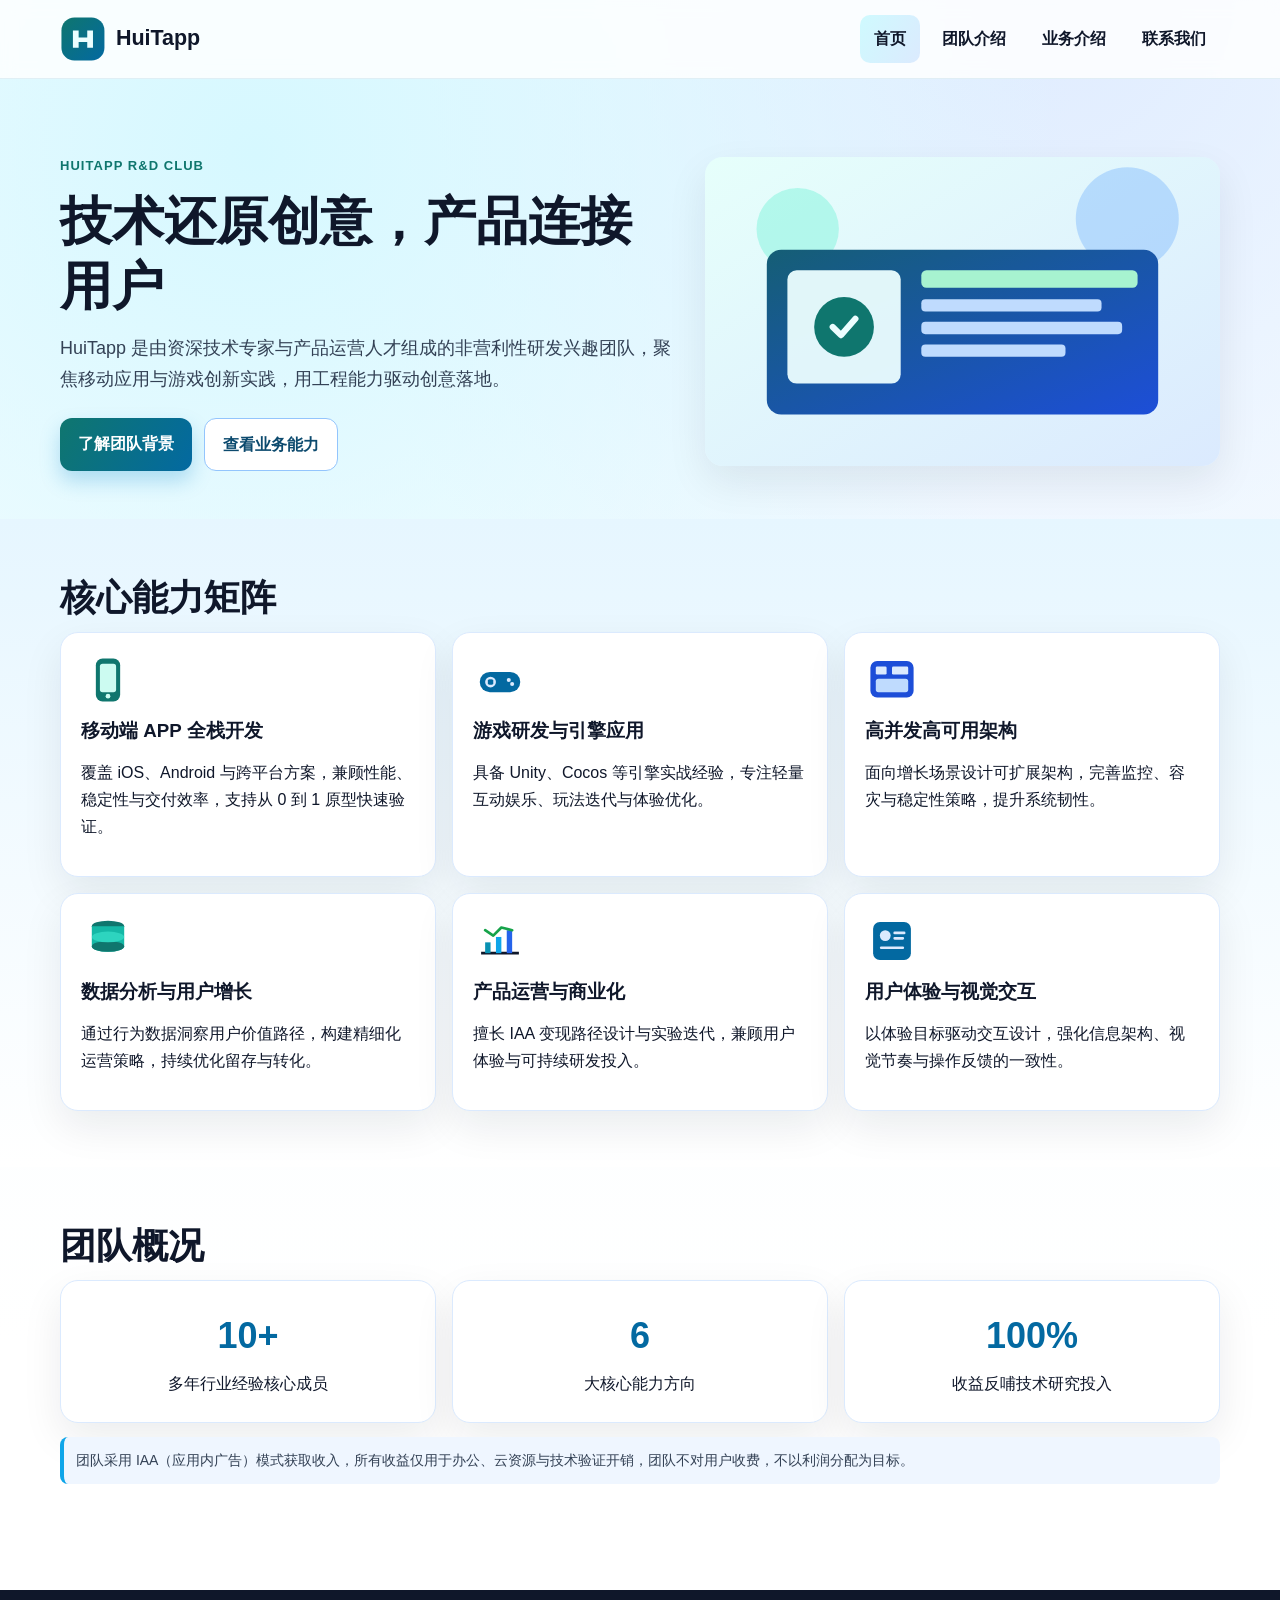
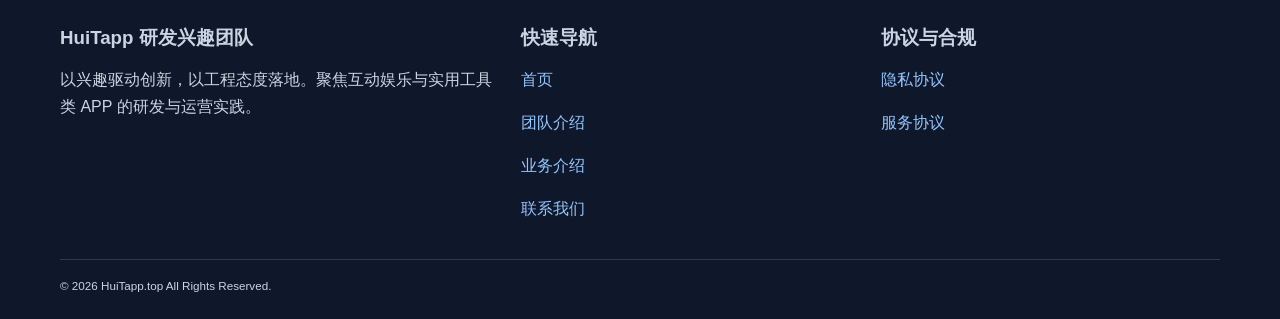
==== index.html @ 113875c3 "index.html" ====
<!DOCTYPE html>
<html lang="zh-CN">
<head>
  <meta charset="UTF-8" />
  <meta name="viewport" content="width=device-width, initial-scale=1.0" />
  <title>HuiTapp 研发兴趣团队 | 移动应用与游戏创新研发</title>
  <meta name="description" content="HuiTapp 研发兴趣团队由资深技术与产品运营人才组成，专注移动应用、游戏研发、架构设计与用户增长实践，探索高潜力数字产品创新边界。" />
  <meta name="keywords" content="HuiTapp,移动应用开发,游戏研发,Unity,Cocos,用户增长,高并发架构" />
  <meta name="author" content="HuiTapp 研发兴趣团队" />
  <meta name="robots" content="index,follow,max-image-preview:large" />
  <link rel="canonical" href="https://www.huitapp.top/" />
  <meta property="og:type" content="website" />
  <meta property="og:title" content="HuiTapp 研发兴趣团队" />
  <meta property="og:description" content="以兴趣驱动、技术为核、产品为媒，探索移动应用与游戏研发创新。" />
  <meta property="og:url" content="https://www.huitapp.top/" />
  <meta property="og:site_name" content="HuiTapp" />
  <meta property="og:image" content="https://www.huitapp.top/svg/hero-tech.svg" />
  <meta name="twitter:card" content="summary_large_image" />
  <link rel="stylesheet" href="css/style.css" />
  <script type="application/ld+json">
  {
    "@context": "https://schema.org",
    "@type": "Organization",
    "name": "HuiTapp 研发兴趣团队",
    "url": "https://www.huitapp.top/",
    "logo": "https://www.huitapp.top/svg/logo.svg",
    "contactPoint": [
      {
        "@type": "ContactPoint",
        "contactType": "customer support",
        "email": "support@huitapp.top"
      },
      {
        "@type": "ContactPoint",
        "contactType": "business",
        "email": "bussiness@huitapp.top"
      }
    ]
  }
  </script>
</head>
<body>
  <header class="site-header">
    <div class="container nav-wrap">
      <a class="brand" href="/" aria-label="HuiTapp 首页">
        <img src="svg/logo.svg" alt="HuiTapp 团队标识" />
      </a>
      <button class="nav-toggle" aria-label="展开导航">
        <span></span><span></span><span></span>
      </button>
      <nav class="main-nav" aria-label="主导航">
        <a class="active" href="/">首页</a>
        <a href="team.html">团队介绍</a>
        <a href="business.html">业务介绍</a>
        <a href="contact.html">联系我们</a>
      </nav>
    </div>
  </header>

  <main>
    <section class="hero">
      <div class="container hero-grid">
        <div class="reveal">
          <span class="eyebrow">HuiTapp R&D Club</span>
          <h1>技术还原创意，产品连接用户</h1>
          <p class="lead">HuiTapp 是由资深技术专家与产品运营人才组成的非营利性研发兴趣团队，聚焦移动应用与游戏创新实践，用工程能力驱动创意落地。</p>
          <div class="btn-row">
            <a class="btn btn-primary" href="team.html">了解团队背景</a>
            <a class="btn btn-outline" href="business.html">查看业务能力</a>
          </div>
        </div>
        <div class="hero-art reveal">
          <img src="svg/hero-tech.svg" alt="HuiTapp 创新研发可视化插画" />
        </div>
      </div>
    </section>

    <section class="section alt">
      <div class="container">
        <h2 class="reveal">核心能力矩阵</h2>
        <div class="grid-3">
          <article class="card reveal">
            <img class="icon" src="svg/icon-mobile.svg" alt="移动端APP开发图标" />
            <h3>移动端 APP 全栈开发</h3>
            <p>覆盖 iOS、Android 与跨平台方案，兼顾性能、稳定性与交付效率，支持从 0 到 1 原型快速验证。</p>
          </article>
          <article class="card reveal">
            <img class="icon" src="svg/icon-game.svg" alt="游戏研发图标" />
            <h3>游戏研发与引擎应用</h3>
            <p>具备 Unity、Cocos 等引擎实战经验，专注轻量互动娱乐、玩法迭代与体验优化。</p>
          </article>
          <article class="card reveal">
            <img class="icon" src="svg/icon-architecture.svg" alt="架构设计图标" />
            <h3>高并发高可用架构</h3>
            <p>面向增长场景设计可扩展架构，完善监控、容灾与稳定性策略，提升系统韧性。</p>
          </article>
          <article class="card reveal">
            <img class="icon" src="svg/icon-data.svg" alt="大数据分析图标" />
            <h3>数据分析与用户增长</h3>
            <p>通过行为数据洞察用户价值路径，构建精细化运营策略，持续优化留存与转化。</p>
          </article>
          <article class="card reveal">
            <img class="icon" src="svg/icon-growth.svg" alt="商业化增长图标" />
            <h3>产品运营与商业化</h3>
            <p>擅长 IAA 变现路径设计与实验迭代，兼顾用户体验与可持续研发投入。</p>
          </article>
          <article class="card reveal">
            <img class="icon" src="svg/icon-ux.svg" alt="用户体验设计图标" />
            <h3>用户体验与视觉交互</h3>
            <p>以体验目标驱动交互设计，强化信息架构、视觉节奏与操作反馈的一致性。</p>
          </article>
        </div>
      </div>
    </section>

    <section class="section">
      <div class="container">
        <h2 class="reveal">团队概况</h2>
        <div class="grid-3">
          <div class="card stat reveal"><strong>10+</strong>多年行业经验核心成员</div>
          <div class="card stat reveal"><strong>6</strong>大核心能力方向</div>
          <div class="card stat reveal"><strong>100%</strong>收益反哺技术研究投入</div>
        </div>
        <p class="notice reveal">团队采用 IAA（应用内广告）模式获取收入，所有收益仅用于办公、云资源与技术验证开销，团队不对用户收费，不以利润分配为目标。</p>
      </div>
    </section>
  </main>

  <footer class="site-footer">
    <div class="container footer-grid">
      <section>
        <h3>HuiTapp 研发兴趣团队</h3>
        <p>以兴趣驱动创新，以工程态度落地。聚焦互动娱乐与实用工具类 APP 的研发与运营实践。</p>
      </section>
      <section>
        <h3>快速导航</h3>
        <p><a href="/">首页</a></p>
        <p><a href="team.html">团队介绍</a></p>
        <p><a href="business.html">业务介绍</a></p>
        <p><a href="contact.html">联系我们</a></p>
      </section>
      <section>
        <h3>协议与合规</h3>
        <p><a href="privacy-policy.html">隐私协议</a></p>
        <p><a href="service-agreement.html">服务协议</a></p>
      </section>
    </div>
    <div class="container footer-bottom">
      <small>© 2026 HuiTapp.top All Rights Reserved.</small>
    </div>
  </footer>

  <script src="js/main.js" defer></script>
</body>
</html>
---- css/style.css ----
:root {
  --bg: #f3fbff;
  --bg-alt: #e6f6ff;
  --paper: #ffffff;
  --ink: #0f172a;
  --muted: #334155;
  --brand: #0f766e;
  --brand-2: #0369a1;
  --line: #bfdbfe;
  --shadow: 0 16px 40px rgba(15, 23, 42, 0.08);
  --radius: 18px;
}

* {
  box-sizing: border-box;
}

html,
body {
  margin: 0;
  padding: 0;
}

body {
  font-family: "Segoe UI", "PingFang SC", "Hiragino Sans GB", "Microsoft YaHei", sans-serif;
  color: var(--ink);
  background: radial-gradient(circle at 20% 8%, #d6f8ff, transparent 40%),
    radial-gradient(circle at 82% 0%, #e0ecff, transparent 36%),
    linear-gradient(180deg, var(--bg), #ffffff 70%);
  line-height: 1.7;
}

a {
  color: var(--brand-2);
  text-decoration: none;
}

a:hover {
  text-decoration: underline;
}

img {
  max-width: 100%;
  display: block;
}

.container {
  width: min(1160px, 92%);
  margin: 0 auto;
}

.site-header {
  position: sticky;
  top: 0;
  z-index: 20;
  backdrop-filter: blur(8px);
  background: rgba(255, 255, 255, 0.82);
  border-bottom: 1px solid rgba(3, 105, 161, 0.1);
}

.nav-wrap {
  min-height: 78px;
  display: flex;
  align-items: center;
  justify-content: space-between;
  gap: 20px;
}

.brand img {
  width: 172px;
  height: auto;
}

.nav-toggle {
  display: none;
  border: 1px solid var(--line);
  background: #ffffff;
  border-radius: 10px;
  width: 44px;
  height: 44px;
  cursor: pointer;
}

.nav-toggle span {
  display: block;
  width: 22px;
  height: 2px;
  margin: 5px auto;
  background: var(--ink);
}

.main-nav {
  display: flex;
  align-items: center;
  gap: 8px;
  flex-wrap: wrap;
}

.main-nav a {
  padding: 10px 14px;
  border-radius: 10px;
  font-weight: 600;
  color: var(--ink);
}

.main-nav a.active,
.main-nav a:hover {
  background: linear-gradient(120deg, #cffafe, #dbeafe);
  text-decoration: none;
}

.hero {
  padding: 72px 0 48px;
}

.hero-grid {
  display: grid;
  grid-template-columns: 1.2fr 1fr;
  gap: 28px;
  align-items: center;
}

.eyebrow {
  display: inline-block;
  font-size: 13px;
  letter-spacing: 0.08em;
  text-transform: uppercase;
  color: var(--brand);
  font-weight: 700;
  margin-bottom: 12px;
}

h1,
h2,
h3 {
  line-height: 1.25;
  margin: 0 0 12px;
}

h1 {
  font-size: clamp(32px, 5vw, 52px);
}

h2 {
  font-size: clamp(26px, 4vw, 36px);
}

.lead {
  font-size: 18px;
  color: var(--muted);
  margin: 14px 0 24px;
}

.btn-row {
  display: flex;
  gap: 12px;
  flex-wrap: wrap;
}

.btn {
  border: 0;
  border-radius: 12px;
  padding: 12px 18px;
  font-weight: 700;
  cursor: pointer;
  transition: transform 0.2s ease, box-shadow 0.2s ease;
}

.btn:hover {
  transform: translateY(-2px);
}

.btn-primary {
  background: linear-gradient(120deg, var(--brand), var(--brand-2));
  color: #ffffff;
  box-shadow: 0 10px 20px rgba(2, 132, 199, 0.25);
}

.btn-outline {
  background: #ffffff;
  border: 1px solid #93c5fd;
  color: #0c4a6e;
}

.hero-art {
  border-radius: var(--radius);
  overflow: hidden;
  box-shadow: var(--shadow);
  transform: perspective(900px) rotateY(-5deg);
  animation: floatCard 4s ease-in-out infinite;
}

@keyframes floatCard {
  0%,
  100% {
    transform: perspective(900px) rotateY(-5deg) translateY(0);
  }
  50% {
    transform: perspective(900px) rotateY(-4deg) translateY(-8px);
  }
}

.section {
  padding: 56px 0;
}

.section.alt {
  background: linear-gradient(180deg, var(--bg-alt), #ffffff);
}

.grid-3 {
  display: grid;
  grid-template-columns: repeat(3, 1fr);
  gap: 16px;
}

.grid-2 {
  display: grid;
  grid-template-columns: repeat(2, 1fr);
  gap: 18px;
}

.card {
  background: var(--paper);
  border: 1px solid #dbeafe;
  border-radius: var(--radius);
  padding: 20px;
  box-shadow: var(--shadow);
  transition: transform 0.22s ease, box-shadow 0.22s ease;
}

.card:hover {
  transform: translateY(-4px);
  box-shadow: 0 20px 40px rgba(15, 23, 42, 0.12);
}

.icon {
  width: 54px;
  height: 54px;
  margin-bottom: 12px;
}

.stat {
  text-align: center;
  padding: 24px 12px;
}

.stat strong {
  display: block;
  font-size: 36px;
  color: var(--brand-2);
  margin-bottom: 4px;
}

.timeline {
  border-left: 3px solid #a5f3fc;
  padding-left: 16px;
}

.timeline .item {
  margin-bottom: 18px;
}

.table-wrap {
  overflow-x: auto;
  border-radius: 14px;
  border: 1px solid #dbeafe;
}

table {
  width: 100%;
  border-collapse: collapse;
  background: #ffffff;
}

th,
td {
  text-align: left;
  padding: 14px;
  border-bottom: 1px solid #e2e8f0;
}

th {
  background: #f0f9ff;
}

.notice {
  font-size: 14px;
  color: #334155;
  border-left: 4px solid #0ea5e9;
  background: #eff6ff;
  padding: 12px;
  border-radius: 8px;
}

.site-footer {
  background: #0f172a;
  color: #cbd5e1;
  margin-top: 36px;
  padding-top: 36px;
}

.footer-grid {
  display: grid;
  grid-template-columns: 1.3fr 1fr 1fr;
  gap: 20px;
}

.site-footer a {
  color: #93c5fd;
}

.footer-bottom {
  margin-top: 20px;
  border-top: 1px solid rgba(148, 163, 184, 0.25);
  padding: 14px 0 22px;
  font-size: 14px;
}

.reveal {
  opacity: 0;
  transform: translateY(24px);
  transition: all 0.7s ease;
}

.reveal.visible {
  opacity: 1;
  transform: translateY(0);
}

@media (max-width: 980px) {
  .hero-grid,
  .grid-3,
  .grid-2,
  .footer-grid {
    grid-template-columns: 1fr;
  }

  .hero-art {
    transform: none;
    animation: none;
  }

  .main-nav {
    display: none;
    width: 100%;
    flex-direction: column;
    align-items: stretch;
    background: #ffffff;
    border: 1px solid #dbeafe;
    border-radius: 12px;
    padding: 8px;
  }

  .main-nav.open {
    display: flex;
  }

  .nav-toggle {
    display: inline-block;
  }

  .nav-wrap {
    padding: 12px 0;
    flex-wrap: wrap;
  }
}
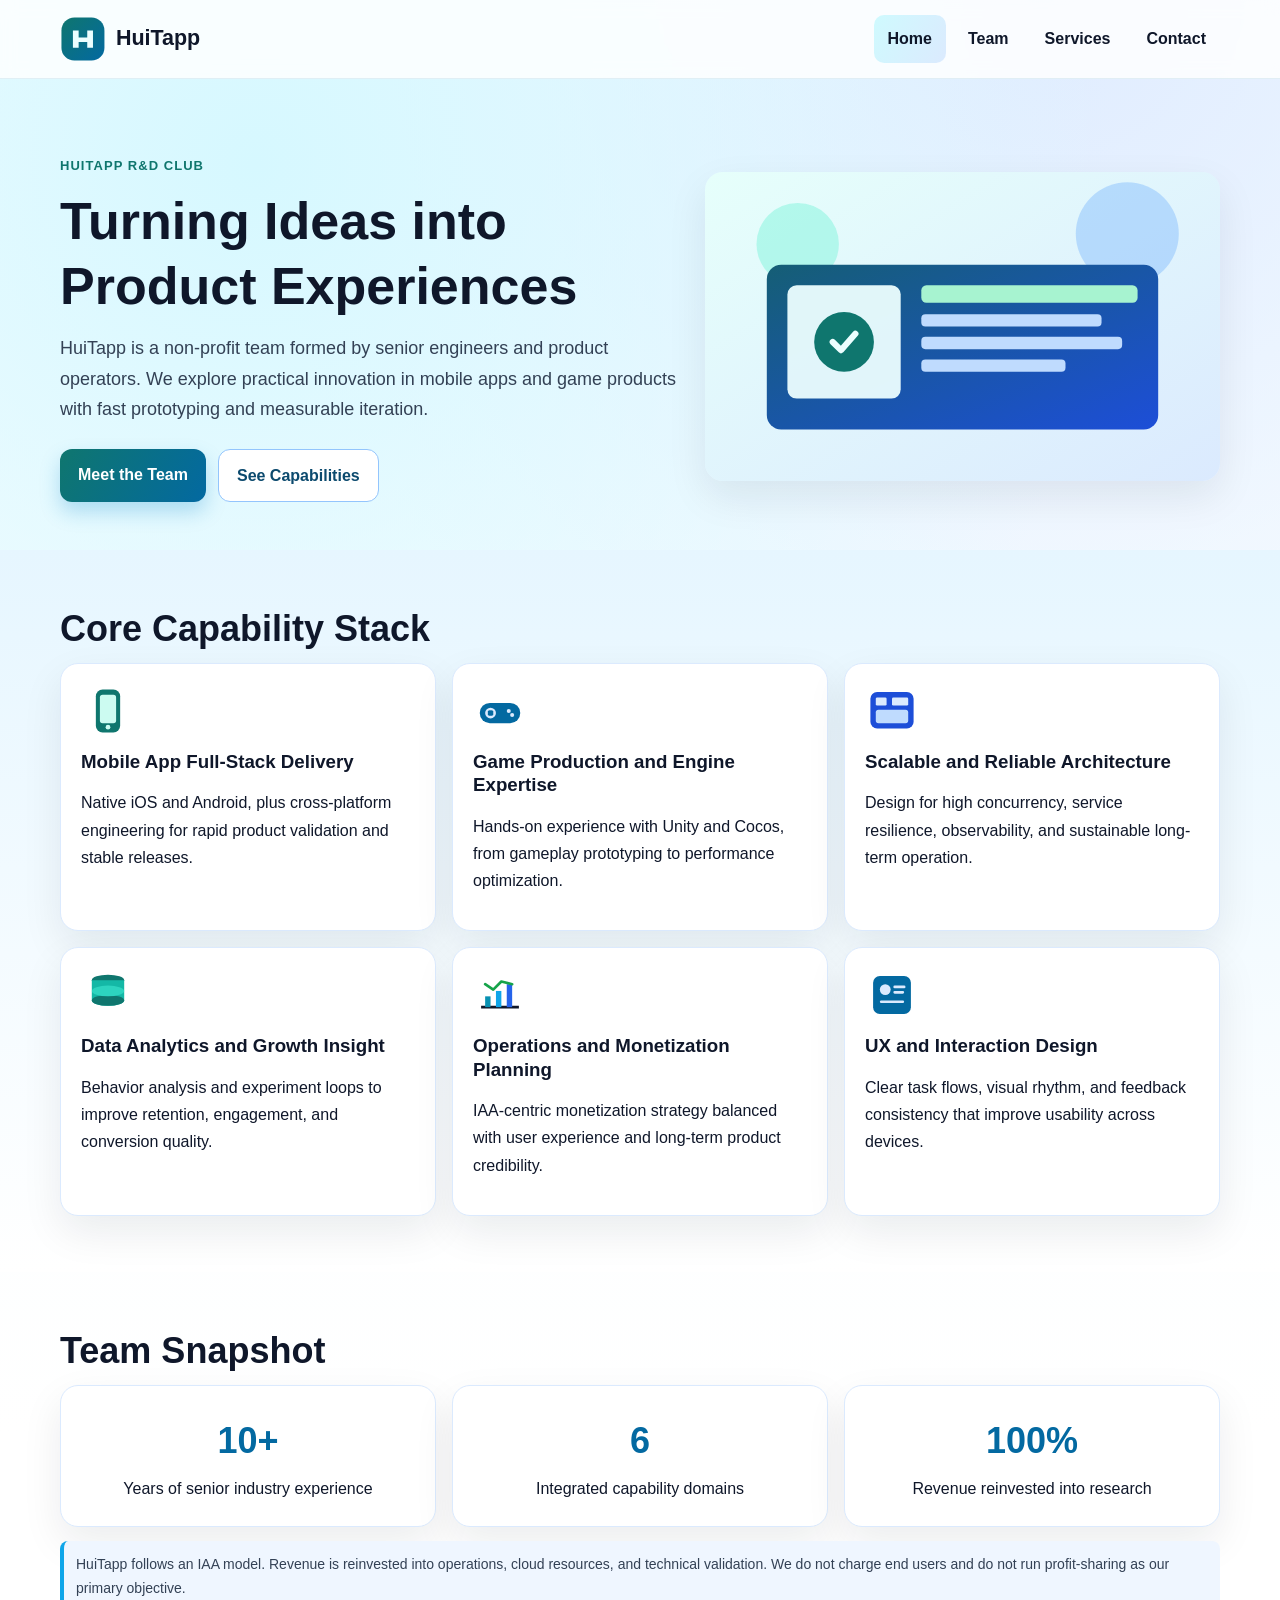
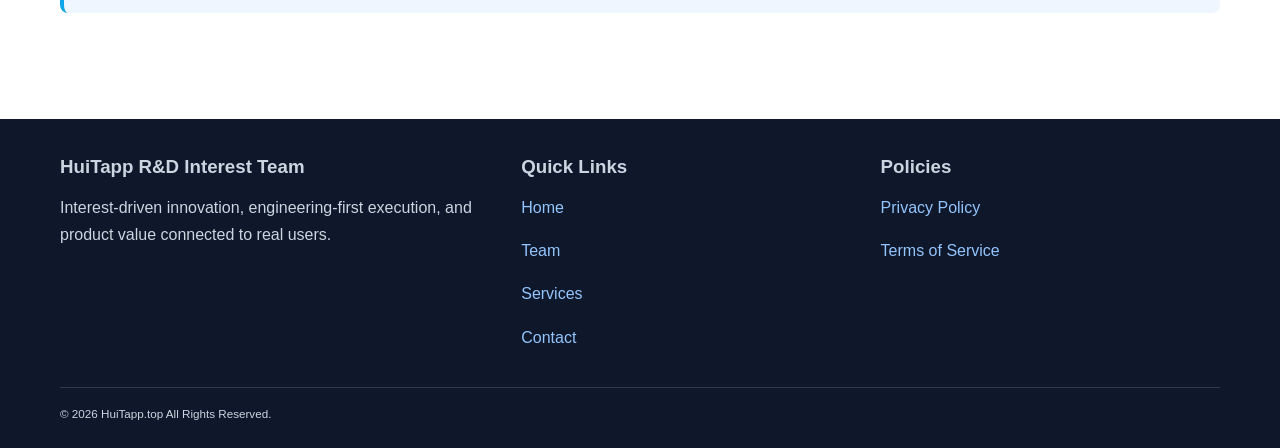
==== commit ffb6aa8f: "2.5" ====
--- a/index.html
+++ b/index.html
@@ -1,17 +1,17 @@
 <!DOCTYPE html>
-<html lang="zh-CN">
+<html lang="en">
 <head>
   <meta charset="UTF-8" />
   <meta name="viewport" content="width=device-width, initial-scale=1.0" />
-  <title>HuiTapp 研发兴趣团队 | 移动应用与游戏创新研发</title>
-  <meta name="description" content="HuiTapp 研发兴趣团队由资深技术与产品运营人才组成，专注移动应用、游戏研发、架构设计与用户增长实践，探索高潜力数字产品创新边界。" />
-  <meta name="keywords" content="HuiTapp,移动应用开发,游戏研发,Unity,Cocos,用户增长,高并发架构" />
-  <meta name="author" content="HuiTapp 研发兴趣团队" />
+  <title>HuiTapp R&D Interest Team | Mobile Apps and Game Innovation</title>
+  <meta name="description" content="HuiTapp is a non-profit R&D interest team focused on mobile apps, game innovation, scalable architecture, and user growth practices." />
+  <meta name="keywords" content="HuiTapp,mobile app development,game development,Unity,Cocos,high availability,user growth" />
+  <meta name="author" content="HuiTapp R&D Interest Team" />
   <meta name="robots" content="index,follow,max-image-preview:large" />
   <link rel="canonical" href="https://www.huitapp.top/" />
   <meta property="og:type" content="website" />
-  <meta property="og:title" content="HuiTapp 研发兴趣团队" />
-  <meta property="og:description" content="以兴趣驱动、技术为核、产品为媒，探索移动应用与游戏研发创新。" />
+  <meta property="og:title" content="HuiTapp R&D Interest Team" />
+  <meta property="og:description" content="Interest-driven innovation with engineering discipline for mobile apps and games." />
   <meta property="og:url" content="https://www.huitapp.top/" />
   <meta property="og:site_name" content="HuiTapp" />
   <meta property="og:image" content="https://www.huitapp.top/svg/hero-tech.svg" />
@@ -21,7 +21,7 @@
   {
     "@context": "https://schema.org",
     "@type": "Organization",
-    "name": "HuiTapp 研发兴趣团队",
+    "name": "HuiTapp R&D Interest Team",
     "url": "https://www.huitapp.top/",
     "logo": "https://www.huitapp.top/svg/logo.svg",
     "contactPoint": [
@@ -42,17 +42,17 @@
 <body>
   <header class="site-header">
     <div class="container nav-wrap">
-      <a class="brand" href="/" aria-label="HuiTapp 首页">
-        <img src="svg/logo.svg" alt="HuiTapp 团队标识" />
+      <a class="brand" href="/" aria-label="HuiTapp Home">
+        <img src="svg/logo.svg" alt="HuiTapp logo" />
       </a>
-      <button class="nav-toggle" aria-label="展开导航">
+      <button class="nav-toggle" aria-label="Open navigation">
         <span></span><span></span><span></span>
       </button>
-      <nav class="main-nav" aria-label="主导航">
-        <a class="active" href="/">首页</a>
-        <a href="team.html">团队介绍</a>
-        <a href="business.html">业务介绍</a>
-        <a href="contact.html">联系我们</a>
+      <nav class="main-nav" aria-label="Primary navigation">
+        <a class="active" href="/">Home</a>
+        <a href="team.html">Team</a>
+        <a href="business.html">Services</a>
+        <a href="contact.html">Contact</a>
       </nav>
     </div>
   </header>
@@ -62,52 +62,52 @@
       <div class="container hero-grid">
         <div class="reveal">
           <span class="eyebrow">HuiTapp R&D Club</span>
-          <h1>技术还原创意，产品连接用户</h1>
-          <p class="lead">HuiTapp 是由资深技术专家与产品运营人才组成的非营利性研发兴趣团队，聚焦移动应用与游戏创新实践，用工程能力驱动创意落地。</p>
+          <h1>Turning Ideas into Product Experiences</h1>
+          <p class="lead">HuiTapp is a non-profit team formed by senior engineers and product operators. We explore practical innovation in mobile apps and game products with fast prototyping and measurable iteration.</p>
           <div class="btn-row">
-            <a class="btn btn-primary" href="team.html">了解团队背景</a>
-            <a class="btn btn-outline" href="business.html">查看业务能力</a>
+            <a class="btn btn-primary" href="team.html">Meet the Team</a>
+            <a class="btn btn-outline" href="business.html">See Capabilities</a>
           </div>
         </div>
         <div class="hero-art reveal">
-          <img src="svg/hero-tech.svg" alt="HuiTapp 创新研发可视化插画" />
+          <img src="svg/hero-tech.svg" alt="Technology concept illustration" />
         </div>
       </div>
     </section>
 
     <section class="section alt">
       <div class="container">
-        <h2 class="reveal">核心能力矩阵</h2>
+        <h2 class="reveal">Core Capability Stack</h2>
         <div class="grid-3">
           <article class="card reveal">
-            <img class="icon" src="svg/icon-mobile.svg" alt="移动端APP开发图标" />
-            <h3>移动端 APP 全栈开发</h3>
-            <p>覆盖 iOS、Android 与跨平台方案，兼顾性能、稳定性与交付效率，支持从 0 到 1 原型快速验证。</p>
+            <img class="icon" src="svg/icon-mobile.svg" alt="Mobile development icon" />
+            <h3>Mobile App Full-Stack Delivery</h3>
+            <p>Native iOS and Android, plus cross-platform engineering for rapid product validation and stable releases.</p>
           </article>
           <article class="card reveal">
-            <img class="icon" src="svg/icon-game.svg" alt="游戏研发图标" />
-            <h3>游戏研发与引擎应用</h3>
-            <p>具备 Unity、Cocos 等引擎实战经验，专注轻量互动娱乐、玩法迭代与体验优化。</p>
+            <img class="icon" src="svg/icon-game.svg" alt="Game development icon" />
+            <h3>Game Production and Engine Expertise</h3>
+            <p>Hands-on experience with Unity and Cocos, from gameplay prototyping to performance optimization.</p>
           </article>
           <article class="card reveal">
-            <img class="icon" src="svg/icon-architecture.svg" alt="架构设计图标" />
-            <h3>高并发高可用架构</h3>
-            <p>面向增长场景设计可扩展架构，完善监控、容灾与稳定性策略，提升系统韧性。</p>
+            <img class="icon" src="svg/icon-architecture.svg" alt="Architecture icon" />
+            <h3>Scalable and Reliable Architecture</h3>
+            <p>Design for high concurrency, service resilience, observability, and sustainable long-term operation.</p>
           </article>
           <article class="card reveal">
-            <img class="icon" src="svg/icon-data.svg" alt="大数据分析图标" />
-            <h3>数据分析与用户增长</h3>
-            <p>通过行为数据洞察用户价值路径，构建精细化运营策略，持续优化留存与转化。</p>
+            <img class="icon" src="svg/icon-data.svg" alt="Data icon" />
+            <h3>Data Analytics and Growth Insight</h3>
+            <p>Behavior analysis and experiment loops to improve retention, engagement, and conversion quality.</p>
           </article>
           <article class="card reveal">
-            <img class="icon" src="svg/icon-growth.svg" alt="商业化增长图标" />
-            <h3>产品运营与商业化</h3>
-            <p>擅长 IAA 变现路径设计与实验迭代，兼顾用户体验与可持续研发投入。</p>
+            <img class="icon" src="svg/icon-growth.svg" alt="Growth icon" />
+            <h3>Operations and Monetization Planning</h3>
+            <p>IAA-centric monetization strategy balanced with user experience and long-term product credibility.</p>
           </article>
           <article class="card reveal">
-            <img class="icon" src="svg/icon-ux.svg" alt="用户体验设计图标" />
-            <h3>用户体验与视觉交互</h3>
-            <p>以体验目标驱动交互设计，强化信息架构、视觉节奏与操作反馈的一致性。</p>
+            <img class="icon" src="svg/icon-ux.svg" alt="UX icon" />
+            <h3>UX and Interaction Design</h3>
+            <p>Clear task flows, visual rhythm, and feedback consistency that improve usability across devices.</p>
           </article>
         </div>
       </div>
@@ -115,13 +115,13 @@
 
     <section class="section">
       <div class="container">
-        <h2 class="reveal">团队概况</h2>
+        <h2 class="reveal">Team Snapshot</h2>
         <div class="grid-3">
-          <div class="card stat reveal"><strong>10+</strong>多年行业经验核心成员</div>
-          <div class="card stat reveal"><strong>6</strong>大核心能力方向</div>
-          <div class="card stat reveal"><strong>100%</strong>收益反哺技术研究投入</div>
+          <div class="card stat reveal"><strong>10+</strong>Years of senior industry experience</div>
+          <div class="card stat reveal"><strong>6</strong>Integrated capability domains</div>
+          <div class="card stat reveal"><strong>100%</strong>Revenue reinvested into research</div>
         </div>
-        <p class="notice reveal">团队采用 IAA（应用内广告）模式获取收入，所有收益仅用于办公、云资源与技术验证开销，团队不对用户收费，不以利润分配为目标。</p>
+        <p class="notice reveal">HuiTapp follows an IAA model. Revenue is reinvested into operations, cloud resources, and technical validation. We do not charge end users and do not run profit-sharing as our primary objective.</p>
       </div>
     </section>
   </main>
@@ -129,20 +129,20 @@
   <footer class="site-footer">
     <div class="container footer-grid">
       <section>
-        <h3>HuiTapp 研发兴趣团队</h3>
-        <p>以兴趣驱动创新，以工程态度落地。聚焦互动娱乐与实用工具类 APP 的研发与运营实践。</p>
+        <h3>HuiTapp R&D Interest Team</h3>
+        <p>Interest-driven innovation, engineering-first execution, and product value connected to real users.</p>
       </section>
       <section>
-        <h3>快速导航</h3>
-        <p><a href="/">首页</a></p>
-        <p><a href="team.html">团队介绍</a></p>
-        <p><a href="business.html">业务介绍</a></p>
-        <p><a href="contact.html">联系我们</a></p>
+        <h3>Quick Links</h3>
+        <p><a href="/">Home</a></p>
+        <p><a href="team.html">Team</a></p>
+        <p><a href="business.html">Services</a></p>
+        <p><a href="contact.html">Contact</a></p>
       </section>
       <section>
-        <h3>协议与合规</h3>
-        <p><a href="privacy-policy.html">隐私协议</a></p>
-        <p><a href="service-agreement.html">服务协议</a></p>
+        <h3>Policies</h3>
+        <p><a href="privacy-policy.html">Privacy Policy</a></p>
+        <p><a href="service-agreement.html">Terms of Service</a></p>
       </section>
     </div>
     <div class="container footer-bottom">
